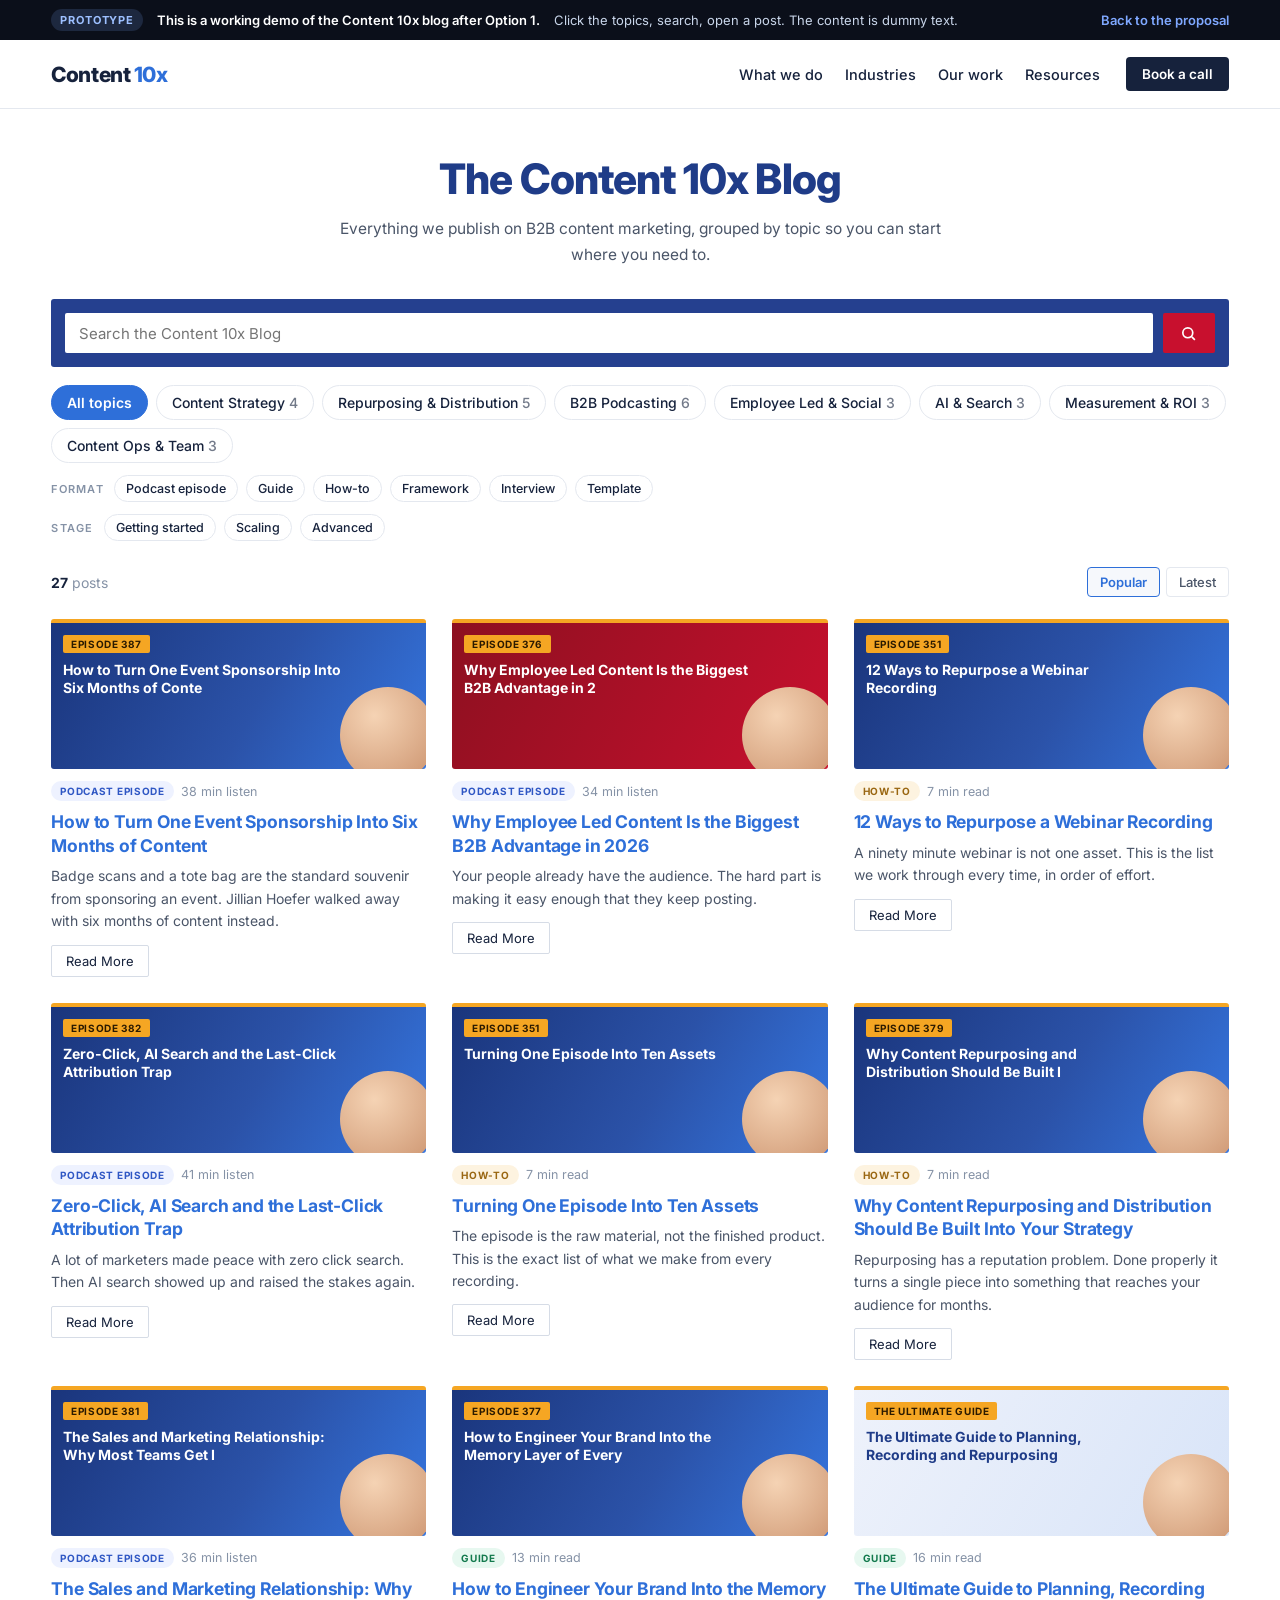
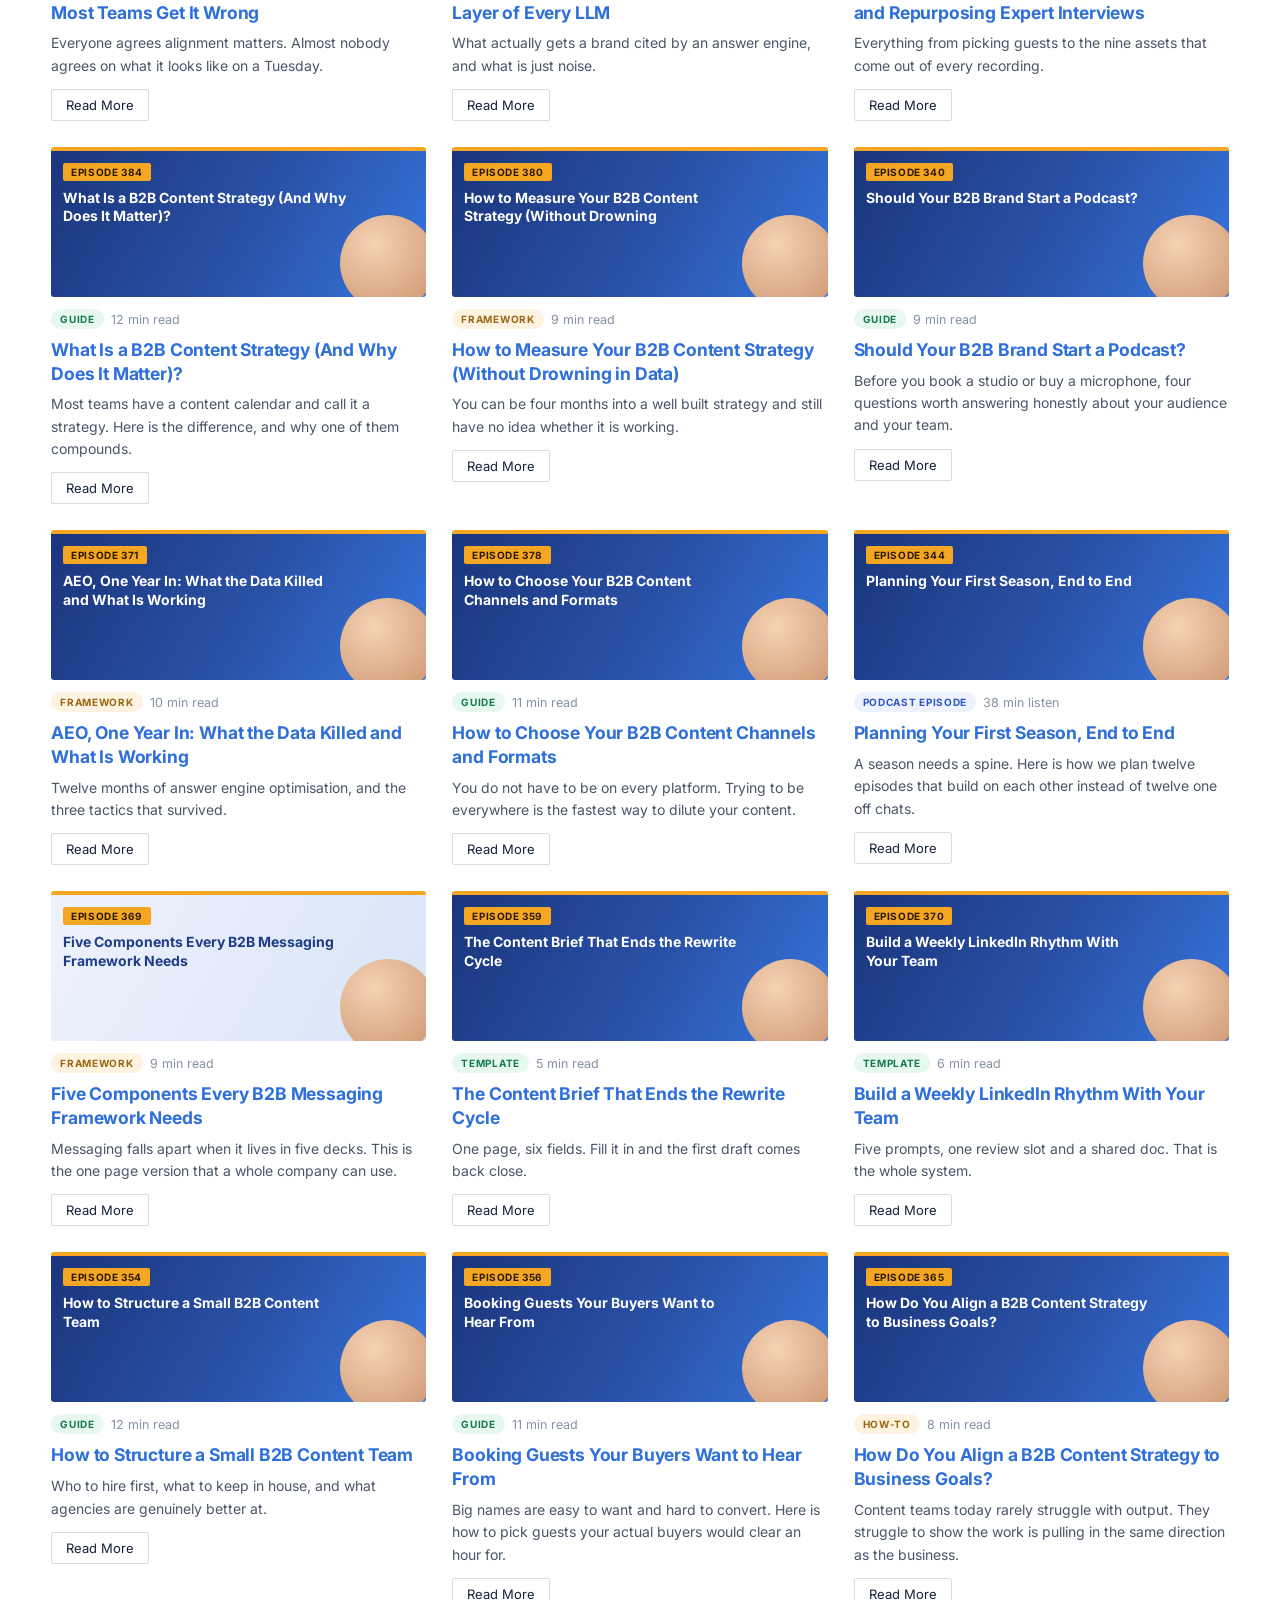
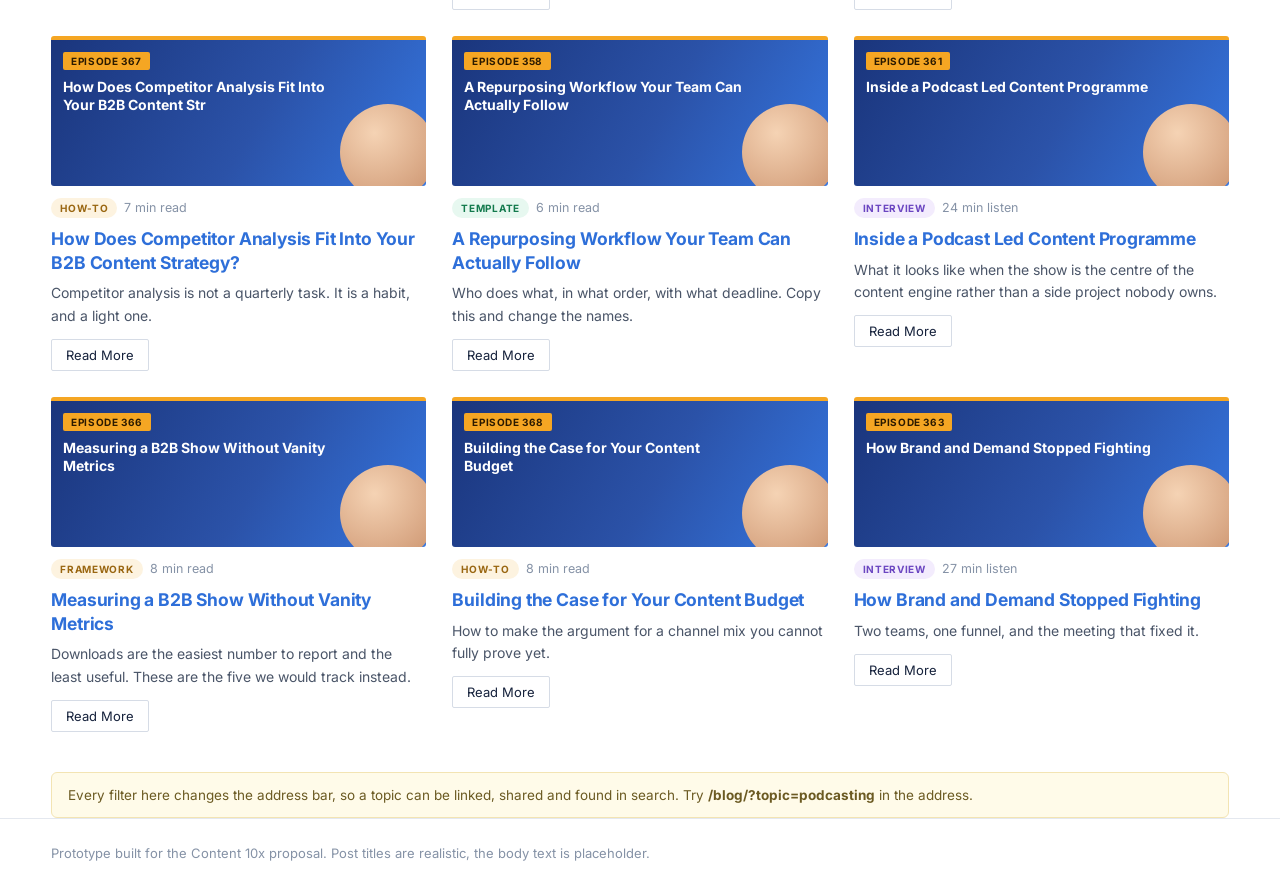
==== blog/index.html @ 7589fb0d "Add a working blog prototype she can click around in Twenty seven dummy posts across the seven topic" ====
<!doctype html>
<html lang="en">
<head>
<meta charset="utf-8">
<meta name="viewport" content="width=device-width, initial-scale=1">
<title>The Content 10x Blog, prototype</title>
<meta name="description" content="A working prototype of the Content 10x blog after Option 1: topic filters, hub pages, search inside a topic, and an article page that tells you what to read next.">
<meta name="robots" content="noindex, nofollow">
<link rel="preconnect" href="https://fonts.googleapis.com"><link rel="preconnect" href="https://fonts.gstatic.com" crossorigin>
<link rel="stylesheet" href="https://fonts.googleapis.com/css2?family=Inter:wght@400;500;600;700;800&display=swap">
<style>
:root{--blue:#1F3C88;--blue2:#2E6FD9;--ink:#16223c;--body:#4a5568;--mut:#8592a6;--line:#e4e8ef;
  --amber:#F5A623;--red:#C8102E;--navy:#25408F;--bg:#fff;--soft:#f6f8fc;--r:6px;
  --f:'Inter',system-ui,-apple-system,sans-serif}
*{box-sizing:border-box}
body{margin:0;font-family:var(--f);color:var(--body);background:var(--bg);-webkit-font-smoothing:antialiased}
a{color:inherit;text-decoration:none}
.wrap{width:min(1180px,92vw);margin:0 auto}

/* proposal ribbon */
.rib{background:#0B0F1A;color:#c9d6ea;font-size:13px;padding:9px 0}
.rib .wrap{display:flex;gap:14px;align-items:center;flex-wrap:wrap}
.rib b{color:#fff;font-weight:600}
.rib a{margin-left:auto;color:#7fa8ff;font-weight:600}
.rib span{background:rgba(127,168,255,.16);color:#9dc0ff;font-size:11px;font-weight:700;letter-spacing:.08em;
  text-transform:uppercase;padding:4px 9px;border-radius:99px}

/* site header */
.hd{border-bottom:1px solid var(--line);background:#fff;position:sticky;top:0;z-index:30}
.hd .wrap{display:flex;align-items:center;gap:26px;height:68px}
.logo{font-weight:800;font-size:21px;color:var(--ink);letter-spacing:-.02em}
.logo em{font-style:normal;color:var(--blue2)}
.hd nav{display:flex;gap:22px;margin-left:auto;font-size:14.5px;font-weight:500;color:var(--ink)}
.hd .cta{background:var(--ink);color:#fff;padding:9px 16px;border-radius:4px;font-size:13.5px;font-weight:600}
@media(max-width:820px){.hd nav{display:none}}

/* hero */
.hero{text-align:center;padding:44px 0 10px}
.hero h1{margin:0;font-size:clamp(30px,4vw,42px);color:var(--blue);font-weight:800;letter-spacing:-.02em}
.hero p{margin:12px auto 0;max-width:62ch;font-size:15.5px;line-height:1.65}

/* controls */
.bar{background:var(--navy);border-radius:3px;padding:14px;display:flex;gap:10px;margin-top:22px}
.bar input{flex:1;border:0;border-radius:2px;height:40px;padding:0 14px;font:400 15px var(--f);color:var(--ink)}
.bar input:focus{outline:2px solid var(--amber)}
.bar button{width:52px;border:0;border-radius:2px;background:var(--red);color:#fff;cursor:pointer;display:grid;place-items:center}
.bar button svg{width:17px;height:17px;stroke:#fff;fill:none;stroke-width:2.4}

.chips{display:flex;flex-wrap:wrap;gap:8px;margin-top:18px}
.chip{border:1px solid var(--line);background:#fff;border-radius:99px;padding:8px 15px;font:500 14px var(--f);
  color:var(--ink);cursor:pointer;transition:.18s}
.chip:hover{border-color:var(--blue2);color:var(--blue2)}
.chip.on{background:var(--ink);border-color:var(--ink);color:#fff;font-weight:600}
.chip.on.topic{background:var(--blue2);border-color:var(--blue2)}
.sub{display:flex;flex-wrap:wrap;gap:8px;align-items:center;margin-top:12px}
.sub small{font:600 11px var(--f);letter-spacing:.12em;text-transform:uppercase;color:var(--mut);margin-right:2px}
.chip.sm{padding:5px 11px;font-size:12.5px}
.chip.sm.on{background:var(--amber);border-color:var(--amber);color:#2b1a00}

.meta-row{display:flex;align-items:center;justify-content:space-between;gap:16px;margin:26px 0 6px;flex-wrap:wrap}
.count{font-size:14px;color:var(--mut)}
.count b{color:var(--ink)}
.sort{display:flex;gap:6px}
.sort button{border:1px solid var(--line);background:#fff;border-radius:4px;padding:6px 12px;font:500 13px var(--f);
  color:var(--body);cursor:pointer}
.sort button.on{background:var(--soft);border-color:var(--blue2);color:var(--blue2);font-weight:600}

/* hub header */
.hub{display:none;margin-top:24px;border:1px solid var(--line);border-left:4px solid var(--blue2);border-radius:var(--r);
  padding:24px 26px;background:linear-gradient(180deg,#f6f9ff,#fff)}
.hub.on{display:block}
.hub h2{margin:0;font-size:24px;color:var(--blue);letter-spacing:-.01em}
.hub p{margin:10px 0 0;font-size:15px;line-height:1.65;max-width:75ch}
.start{margin-top:18px;background:#fff;border:1px solid var(--line);border-radius:var(--r);padding:16px 18px}
.start b{font-size:14px;color:var(--ink)}
.start ol{margin:10px 0 0;padding-left:20px}
.start li{font-size:14.5px;color:var(--blue2);padding:4px 0;cursor:pointer}
.start li:hover{text-decoration:underline}

/* grid */
.grid{display:grid;grid-template-columns:repeat(3,1fr);gap:26px;margin:22px 0 40px}
@media(max-width:900px){.grid{grid-template-columns:repeat(2,1fr)}}
@media(max-width:620px){.grid{grid-template-columns:1fr}}
.card{cursor:pointer;display:flex;flex-direction:column}
.thumb{position:relative;height:150px;border-radius:3px;overflow:hidden;border-top:4px solid var(--amber);
  background:linear-gradient(120deg,#1a357c 0%,#2b52a8 55%,#3576e0 100%)}
.thumb.red{background:linear-gradient(120deg,#8d1020,#c8102e)}
.thumb.light{background:linear-gradient(120deg,#eef2fb,#d8e4f8)}
.thumb .ep{position:absolute;left:12px;top:12px;background:var(--amber);color:#2b1a00;font:700 10px var(--f);
  letter-spacing:.06em;padding:3px 8px;border-radius:2px}
.thumb .tt{position:absolute;left:12px;top:38px;right:78px;color:#fff;font:700 14px/1.3 var(--f)}
.thumb.light .tt{color:var(--blue)}
.thumb .av{position:absolute;right:-10px;bottom:-14px;width:96px;height:96px;border-radius:50%;
  background:radial-gradient(circle at 36% 30%,#f5d3b4,#c98f6a)}
.tags{display:flex;gap:7px;align-items:center;margin-top:12px;flex-wrap:wrap}
.tag{font:700 10px var(--f);letter-spacing:.07em;padding:4px 9px;border-radius:99px;background:#eef2ff;color:#2f57c4}
.tag.g{background:#e7f8f0;color:#137a4d}.tag.a{background:#fdf3e0;color:#9a6712}.tag.v{background:#f3ecfd;color:#6b46c1}
.rt{font-size:12.5px;color:var(--mut)}
.card h3{margin:9px 0 0;font-size:17.5px;line-height:1.35;color:var(--blue2);font-weight:700;letter-spacing:-.01em}
.card:hover h3{color:var(--blue)}
.card p{margin:8px 0 0;font-size:14px;line-height:1.6;color:var(--body)}
.more{align-self:flex-start;margin-top:12px;border:1px solid #d6dce6;border-radius:2px;padding:7px 14px;font-size:13px;color:var(--ink)}
.card:hover .more{border-color:var(--blue2);color:var(--blue2)}

.empty{padding:50px 20px;text-align:center;color:var(--mut);font-size:15px}
.empty b{display:block;color:var(--ink);font-size:17px;margin-bottom:8px}

/* article */
.post{display:none;padding:34px 0 60px}
.post.on{display:block}
.crumb{font-size:13px;color:var(--mut);margin-bottom:14px}
.crumb a{color:var(--blue2);font-weight:500;cursor:pointer}
.crumb span{margin:0 7px;color:#c8d0dc}
.post h1{margin:0;font-size:clamp(26px,3.4vw,38px);color:var(--blue);letter-spacing:-.02em;line-height:1.2;max-width:22ch}
.pmeta{display:flex;gap:12px;align-items:center;margin:14px 0 24px;flex-wrap:wrap;font-size:13.5px;color:var(--mut)}
.pbody{max-width:72ch}
.pbody p{font-size:16.5px;line-height:1.8;margin:0 0 18px}
.pbody h4{font-size:20px;color:var(--ink);margin:30px 0 12px}
.sign{margin:30px 0;border:1px solid var(--line);border-left:4px solid var(--amber);border-radius:var(--r);
  padding:20px 22px;display:flex;align-items:center;justify-content:space-between;gap:18px;flex-wrap:wrap;background:var(--soft)}
.sign b{font-size:16px;color:var(--ink)}
.sign p{margin:4px 0 0;font-size:13.5px;color:var(--mut)}
.sign a{background:var(--blue2);color:#fff;padding:11px 20px;border-radius:3px;font-size:14px;font-weight:600}
.next h4{font-size:17px;color:var(--ink);margin:30px 0 4px}
.next .row{display:flex;gap:12px;align-items:center;padding:14px 0;border-top:1px solid var(--line);cursor:pointer}
.next .row:hover span.t{color:var(--blue)}
.next .row span.t{font-size:15px;color:var(--blue2);font-weight:600}

.ftr{border-top:1px solid var(--line);padding:26px 0;font-size:13px;color:var(--mut)}
.note{background:#fffbe9;border:1px solid #f3e4b3;border-radius:var(--r);padding:14px 16px;font-size:13.5px;color:#6b5a22;margin:26px 0 0}
</style>
</head>
<body>

<div class="rib"><div class="wrap">
  <span>Prototype</span>
  <b>This is a working demo of the Content 10x blog after Option 1.</b>
  Click the topics, search, open a post. The content is dummy text.
  <a href="../answers.html#q06">Back to the proposal</a>
</div></div>

<header class="hd"><div class="wrap">
  <div class="logo">Content <em>10x</em></div>
  <nav><span>What we do</span><span>Industries</span><span>Our work</span><span>Resources</span></nav>
  <span class="cta">Book a call</span>
</div></header>

<main class="wrap">
  <section id="listView">
    <div class="hero">
      <h1>The Content 10x Blog</h1>
      <p>Everything we publish on B2B content marketing, grouped by topic so you can start where you need to.</p>
    </div>

    <div class="bar">
      <input id="q" type="search" placeholder="Search the Content 10x Blog" autocomplete="off">
      <button id="qBtn" aria-label="Search"><svg viewBox="0 0 24 24"><circle cx="11" cy="11" r="7"/><path d="M21 21l-4.3-4.3"/></svg></button>
    </div>

    <div class="chips" id="topics"></div>
    <div class="sub"><small>Format</small><div class="chips" id="formats" style="margin-top:0"></div></div>
    <div class="sub"><small>Stage</small><div class="chips" id="stages" style="margin-top:0"></div></div>

    <div class="hub" id="hub"></div>

    <div class="meta-row">
      <div class="count" id="count"></div>
      <div class="sort"><button data-sort="popular" class="on">Popular</button><button data-sort="latest">Latest</button></div>
    </div>

    <div class="grid" id="grid"></div>
    <div class="note">Every filter here changes the address bar, so a topic can be linked, shared and found in search.
      Try <b>/blog/?topic=podcasting</b> in the address.</div>
  </section>

  <article class="post" id="postView"></article>
</main>

<footer class="ftr"><div class="wrap">Prototype built for the Content 10x proposal. Post titles are realistic, the body text is placeholder.</div></footer>

<script>
var TOPICS = [
  {slug:'strategy', name:'Content Strategy', blurb:'Goals, messaging, positioning, planning and the decisions that come before any content gets made.'},
  {slug:'repurposing', name:'Repurposing & Distribution', blurb:'Turning one asset into many, and getting each one in front of the people who should see it.'},
  {slug:'podcasting', name:'B2B Podcasting', blurb:'Planning, recording, guests, production and turning a show into a content engine.'},
  {slug:'employee', name:'Employee Led & Social', blurb:'LinkedIn, advocacy, founder led content and getting your team comfortable posting.'},
  {slug:'ai', name:'AI & Search', blurb:'AI search, zero click, answer engines and how discovery is changing for B2B.'},
  {slug:'measurement', name:'Measurement & ROI', blurb:'Metrics that matter, attribution, reporting and proving content is working.'},
  {slug:'ops', name:'Content Ops & Team', blurb:'Team structure, workflows, tooling, briefs and the unglamorous parts that keep it moving.'}
];
var FORMATS = ['Podcast episode','Guide','How-to','Framework','Interview','Template'];
var STAGES = ['Getting started','Scaling','Advanced'];

function P(t,e,topic,fmt,stage,rt,ep,views,date,thumb){
  return {title:t,ex:e,topic:topic,fmt:fmt,stage:stage,rt:rt,ep:ep,views:views,date:date,thumb:thumb||''};
}
var POSTS = [
  P('What Is a B2B Content Strategy (And Why Does It Matter)?','Most teams have a content calendar and call it a strategy. Here is the difference, and why one of them compounds.','strategy','Guide','Getting started','12 min read','EPISODE 384',980,'2026-09-02'),
  P('Five Components Every B2B Messaging Framework Needs','Messaging falls apart when it lives in five decks. This is the one page version that a whole company can use.','strategy','Framework','Scaling','9 min read','EPISODE 369',740,'2026-06-18','light'),
  P('How Do You Align a B2B Content Strategy to Business Goals?','Content teams today rarely struggle with output. They struggle to show the work is pulling in the same direction as the business.','strategy','How-to','Advanced','8 min read','EPISODE 365',610,'2026-05-14'),
  P('How to Choose Your B2B Content Channels and Formats','You do not have to be on every platform. Trying to be everywhere is the fastest way to dilute your content.','strategy','Guide','Getting started','11 min read','EPISODE 378',820,'2026-08-06'),

  P('Why Content Repurposing and Distribution Should Be Built Into Your Strategy','Repurposing has a reputation problem. Done properly it turns a single piece into something that reaches your audience for months.','repurposing','How-to','Getting started','7 min read','EPISODE 379',1120,'2026-08-20'),
  P('12 Ways to Repurpose a Webinar Recording','A ninety minute webinar is not one asset. This is the list we work through every time, in order of effort.','repurposing','How-to','Getting started','7 min read','EPISODE 351',1340,'2026-02-11'),
  P('How to Turn One Event Sponsorship Into Six Months of Content','Badge scans and a tote bag are the standard souvenir from sponsoring an event. Jillian Hoefer walked away with six months of content instead.','repurposing','Podcast episode','Scaling','38 min listen','EPISODE 387',1510,'2026-09-16'),
  P('The Ultimate Guide to Planning, Recording and Repurposing Expert Interviews','Everything from picking guests to the nine assets that come out of every recording.','repurposing','Guide','Scaling','16 min read','THE ULTIMATE GUIDE',990,'2026-04-02','light'),
  P('A Repurposing Workflow Your Team Can Actually Follow','Who does what, in what order, with what deadline. Copy this and change the names.','repurposing','Template','Scaling','6 min read','EPISODE 358',530,'2026-03-19'),

  P('Should Your B2B Brand Start a Podcast?','Before you book a studio or buy a microphone, four questions worth answering honestly about your audience and your team.','podcasting','Guide','Getting started','9 min read','EPISODE 340',870,'2025-11-06'),
  P('Planning Your First Season, End to End','A season needs a spine. Here is how we plan twelve episodes that build on each other instead of twelve one off chats.','podcasting','Podcast episode','Getting started','38 min listen','EPISODE 344',760,'2025-12-04'),
  P('Turning One Episode Into Ten Assets','The episode is the raw material, not the finished product. This is the exact list of what we make from every recording.','podcasting','How-to','Scaling','7 min read','EPISODE 351',1180,'2026-02-25'),
  P('Booking Guests Your Buyers Want to Hear From','Big names are easy to want and hard to convert. Here is how to pick guests your actual buyers would clear an hour for.','podcasting','Guide','Scaling','11 min read','EPISODE 356',640,'2026-03-05'),
  P('Inside a Podcast Led Content Programme','What it looks like when the show is the centre of the content engine rather than a side project nobody owns.','podcasting','Interview','Advanced','24 min listen','EPISODE 361',520,'2026-04-16'),
  P('Measuring a B2B Show Without Vanity Metrics','Downloads are the easiest number to report and the least useful. These are the five we would track instead.','podcasting','Framework','Advanced','8 min read','EPISODE 366',480,'2026-05-28'),

  P('Why Employee Led Content Is the Biggest B2B Advantage in 2026','Your people already have the audience. The hard part is making it easy enough that they keep posting.','employee','Podcast episode','Scaling','34 min listen','EPISODE 376',1420,'2026-07-23','red'),
  P('Build a Weekly LinkedIn Rhythm With Your Team','Five prompts, one review slot and a shared doc. That is the whole system.','employee','Template','Getting started','6 min read','EPISODE 370',690,'2026-06-25'),
  P('How Brand and Demand Stopped Fighting','Two teams, one funnel, and the meeting that fixed it.','employee','Interview','Advanced','27 min listen','EPISODE 363',410,'2026-05-07'),

  P('Zero-Click, AI Search and the Last-Click Attribution Trap','A lot of marketers made peace with zero click search. Then AI search showed up and raised the stakes again.','ai','Podcast episode','Advanced','41 min listen','EPISODE 382',1290,'2026-08-27'),
  P('How to Engineer Your Brand Into the Memory Layer of Every LLM','What actually gets a brand cited by an answer engine, and what is just noise.','ai','Guide','Advanced','13 min read','EPISODE 377',1050,'2026-07-30'),
  P('AEO, One Year In: What the Data Killed and What Is Working','Twelve months of answer engine optimisation, and the three tactics that survived.','ai','Framework','Scaling','10 min read','EPISODE 371',830,'2026-06-11'),

  P('How to Measure Your B2B Content Strategy (Without Drowning in Data)','You can be four months into a well built strategy and still have no idea whether it is working.','measurement','Framework','Scaling','9 min read','EPISODE 380',910,'2026-08-13'),
  P('The Sales and Marketing Relationship: Why Most Teams Get It Wrong','Everyone agrees alignment matters. Almost nobody agrees on what it looks like on a Tuesday.','measurement','Podcast episode','Scaling','36 min listen','EPISODE 381',1080,'2026-09-09'),
  P('Building the Case for Your Content Budget','How to make the argument for a channel mix you cannot fully prove yet.','measurement','How-to','Advanced','8 min read','EPISODE 368',470,'2026-06-04'),

  P('How Does Competitor Analysis Fit Into Your B2B Content Strategy?','Competitor analysis is not a quarterly task. It is a habit, and a light one.','ops','How-to','Scaling','7 min read','EPISODE 367',560,'2026-05-21'),
  P('The Content Brief That Ends the Rewrite Cycle','One page, six fields. Fill it in and the first draft comes back close.','ops','Template','Getting started','5 min read','EPISODE 359',720,'2026-03-26'),
  P('How to Structure a Small B2B Content Team','Who to hire first, what to keep in house, and what agencies are genuinely better at.','ops','Guide','Scaling','12 min read','EPISODE 354',650,'2026-02-05')
];

var TAG = {'Podcast episode':'', 'Guide':'g', 'How-to':'a', 'Framework':'a', 'Interview':'v', 'Template':'g'};
var state = {topic:'', formats:[], stage:'', q:'', sort:'popular', post:null};
var $ = function(s){return document.querySelector(s)};

function slugify(s){return s.toLowerCase().replace(/[^a-z0-9]+/g,'-').replace(/^-|-$/g,'')}
function topicOf(slug){for(var i=0;i<TOPICS.length;i++){if(TOPICS[i].slug===slug)return TOPICS[i]}return null}

function chips(){
  var t = '<button class="chip topic' + (state.topic?'':' on') + '" data-topic="">All topics</button>';
  TOPICS.forEach(function(x){
    var n = POSTS.filter(function(p){return p.topic===x.slug}).length;
    t += '<button class="chip topic' + (state.topic===x.slug?' on':'') + '" data-topic="'+x.slug+'">'+x.name+' <span style="opacity:.6">'+n+'</span></button>';
  });
  $('#topics').innerHTML = t;
  $('#formats').innerHTML = FORMATS.map(function(f){
    return '<button class="chip sm' + (state.formats.indexOf(f)>-1?' on':'') + '" data-format="'+f+'">'+f+'</button>';
  }).join('');
  $('#stages').innerHTML = STAGES.map(function(s){
    return '<button class="chip sm' + (state.stage===s?' on':'') + '" data-stage="'+s+'">'+s+'</button>';
  }).join('');
}

function match(){
  var q = state.q.trim().toLowerCase();
  return POSTS.filter(function(p){
    if(state.topic && p.topic!==state.topic) return false;
    if(state.formats.length && state.formats.indexOf(p.fmt)<0) return false;
    if(state.stage && p.stage!==state.stage) return false;
    if(q && (p.title+' '+p.ex).toLowerCase().indexOf(q)<0) return false;
    return true;
  }).sort(function(a,b){
    return state.sort==='latest' ? (a.date<b.date?1:-1) : (a.views<b.views?1:-1);
  });
}

function cardHtml(p){
  return '<div class="card" data-slug="'+slugify(p.title)+'">'
    + '<div class="thumb '+p.thumb+'"><span class="ep">'+p.ep+'</span><span class="tt">'+p.title.slice(0,58)+'</span><span class="av"></span></div>'
    + '<div class="tags"><span class="tag '+TAG[p.fmt]+'">'+p.fmt.toUpperCase()+'</span><span class="rt">'+p.rt+'</span></div>'
    + '<h3>'+p.title+'</h3><p>'+p.ex+'</p><span class="more">Read More</span></div>';
}

function render(){
  chips();
  var list = match(), t = topicOf(state.topic);
  var hub = $('#hub');
  if(t){
    var starts = POSTS.filter(function(p){return p.topic===t.slug}).slice(0,3);
    hub.className = 'hub on';
    hub.innerHTML = '<h2>'+t.name+'</h2><p>'+t.blurb+'</p>'
      + '<div class="start"><b>Start here</b><ol>' + starts.map(function(p){
          return '<li data-slug="'+slugify(p.title)+'">'+p.title+'</li>'}).join('') + '</ol></div>';
  } else { hub.className = 'hub'; hub.innerHTML = ''; }

  $('#count').innerHTML = '<b>'+list.length+'</b> post' + (list.length===1?'':'s')
    + (t? ' in '+t.name : '') + (state.q? ' matching &ldquo;'+state.q+'&rdquo;':'');
  $('#grid').innerHTML = list.length ? list.map(cardHtml).join('')
    : '<div class="empty" style="grid-column:1/-1"><b>Nothing matches that yet</b>Try a different topic, or clear the search.</div>';
}

function openPost(slug){
  var p = POSTS.filter(function(x){return slugify(x.title)===slug})[0];
  if(!p) return;
  state.post = slug;
  var t = topicOf(p.topic);
  var next = POSTS.filter(function(x){return x.topic===p.topic && slugify(x.title)!==slug}).slice(0,3);
  $('#postView').innerHTML =
    '<div class="crumb"><a data-go="list">Blog</a><span>/</span><a data-go="topic" data-topic="'+p.topic+'">'+t.name+'</a><span>/</span>'+p.fmt+'</div>'
    + '<h1>'+p.title+'</h1>'
    + '<div class="pmeta"><span class="tag '+TAG[p.fmt]+'">'+p.fmt.toUpperCase()+'</span><span>'+p.rt+'</span>'
    + '<span>Updated '+new Date(p.date).toLocaleDateString('en-GB',{month:'long',year:'numeric'})+'</span></div>'
    + '<div class="pbody"><p>'+p.ex+'</p>'
    + '<p>This is placeholder text standing in for the real article. In the live blog this is your existing post, unchanged, '
    + 'sitting inside the new layout. Nothing about the writing or the URL changes when a post is kept.</p>'
    + '<h4>What changes on this page</h4>'
    + '<p>The breadcrumb above tells the reader which topic they are in. The label and the length are shown before they start. '
    + 'The date makes it clear the post is current. At the foot, three more posts from the same topic keep them reading.</p>'
    + '<p>For posts marked update in the audit, this is where the refreshed sections go, with the same URL and a new updated date.</p></div>'
    + '<div class="sign"><div><b>Get the next '+t.name.toLowerCase()+' post by email</b>'
    + '<p>The prompt matches the topic being read, rather than one prompt for the whole blog.</p></div><a>Subscribe</a></div>'
    + '<div class="next"><h4>Read next in '+t.name+'</h4>'
    + next.map(function(x){return '<div class="row" data-slug="'+slugify(x.title)+'"><span class="tag '+TAG[x.fmt]+'">'+x.fmt.toUpperCase()+'</span><span class="t">'+x.title+'</span></div>'}).join('')
    + '</div>';
  $('#listView').style.display='none';
  $('#postView').className='post on';
  history.pushState({}, '', '?post='+slug);
  window.scrollTo(0,0);
}

function showList(){
  state.post=null;
  $('#postView').className='post';
  $('#listView').style.display='';
  var qs = [];
  if(state.topic) qs.push('topic='+state.topic);
  if(state.q) qs.push('q='+encodeURIComponent(state.q));
  history.pushState({}, '', qs.length?('?'+qs.join('&')):location.pathname);
  render();
}

document.addEventListener('click', function(e){
  var el;
  if(el = e.target.closest('[data-topic]')){
    if(el.dataset.go==='topic' || el.classList.contains('chip')){
      state.topic = el.dataset.topic; state.q=''; $('#q').value='';
      showList(); window.scrollTo({top:0,behavior:'smooth'}); return;
    }
  }
  if(el = e.target.closest('[data-format]')){
    var f = el.dataset.format, i = state.formats.indexOf(f);
    if(i>-1) state.formats.splice(i,1); else state.formats.push(f);
    render(); return;
  }
  if(el = e.target.closest('[data-stage]')){
    state.stage = state.stage===el.dataset.stage ? '' : el.dataset.stage; render(); return;
  }
  if(el = e.target.closest('[data-sort]')){
    state.sort = el.dataset.sort;
    document.querySelectorAll('[data-sort]').forEach(function(b){b.classList.toggle('on', b===el)});
    render(); return;
  }
  if(el = e.target.closest('[data-go="list"]')){ showList(); return; }
  if(el = e.target.closest('[data-slug]')){ openPost(el.dataset.slug); return; }
});

$('#q').addEventListener('input', function(){ state.q = this.value; render(); });
$('#qBtn').addEventListener('click', function(){ render(); });
window.addEventListener('popstate', function(){ boot(); });

function boot(){
  var p = new URLSearchParams(location.search);
  state.topic = p.get('topic') || '';
  state.q = p.get('q') || '';
  $('#q').value = state.q;
  if(p.get('post')){ openPost(p.get('post')); }
  else { $('#postView').className='post'; $('#listView').style.display=''; render(); }
}
boot();
</script>
</body>
</html>
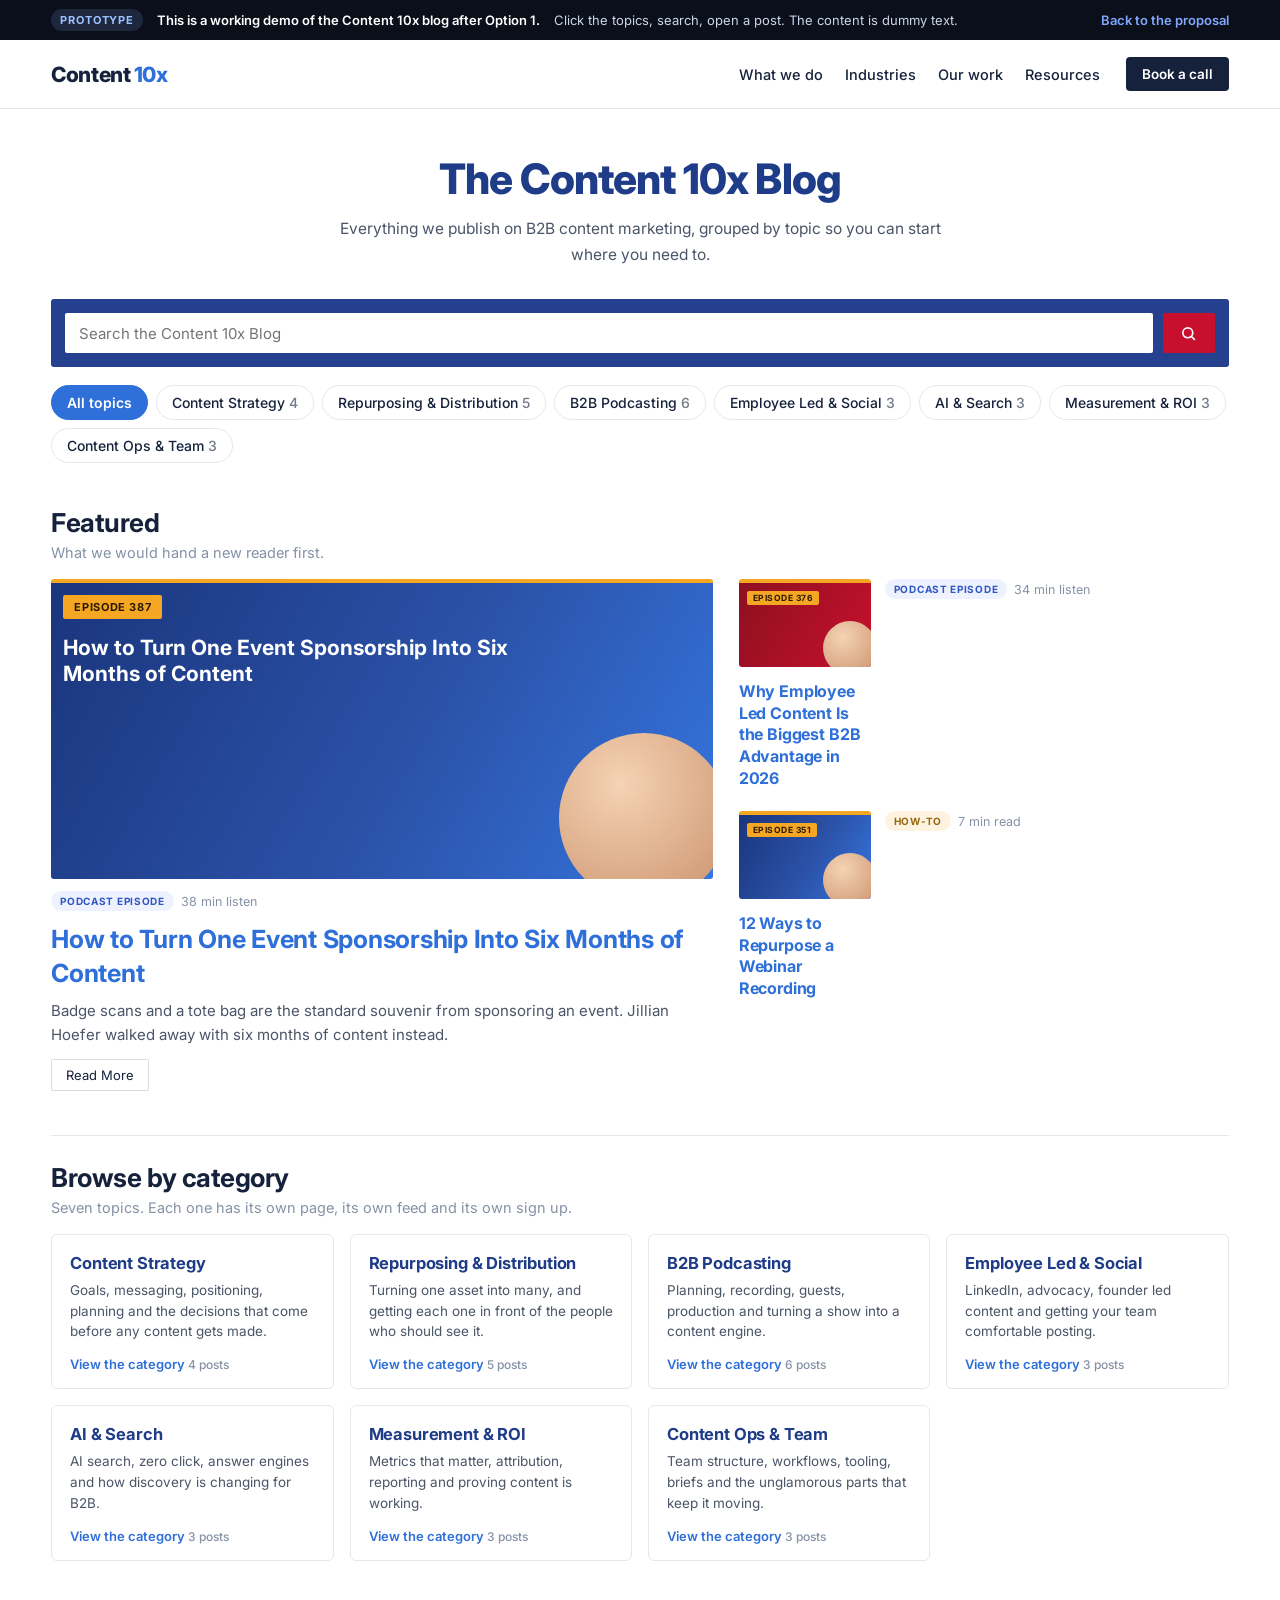
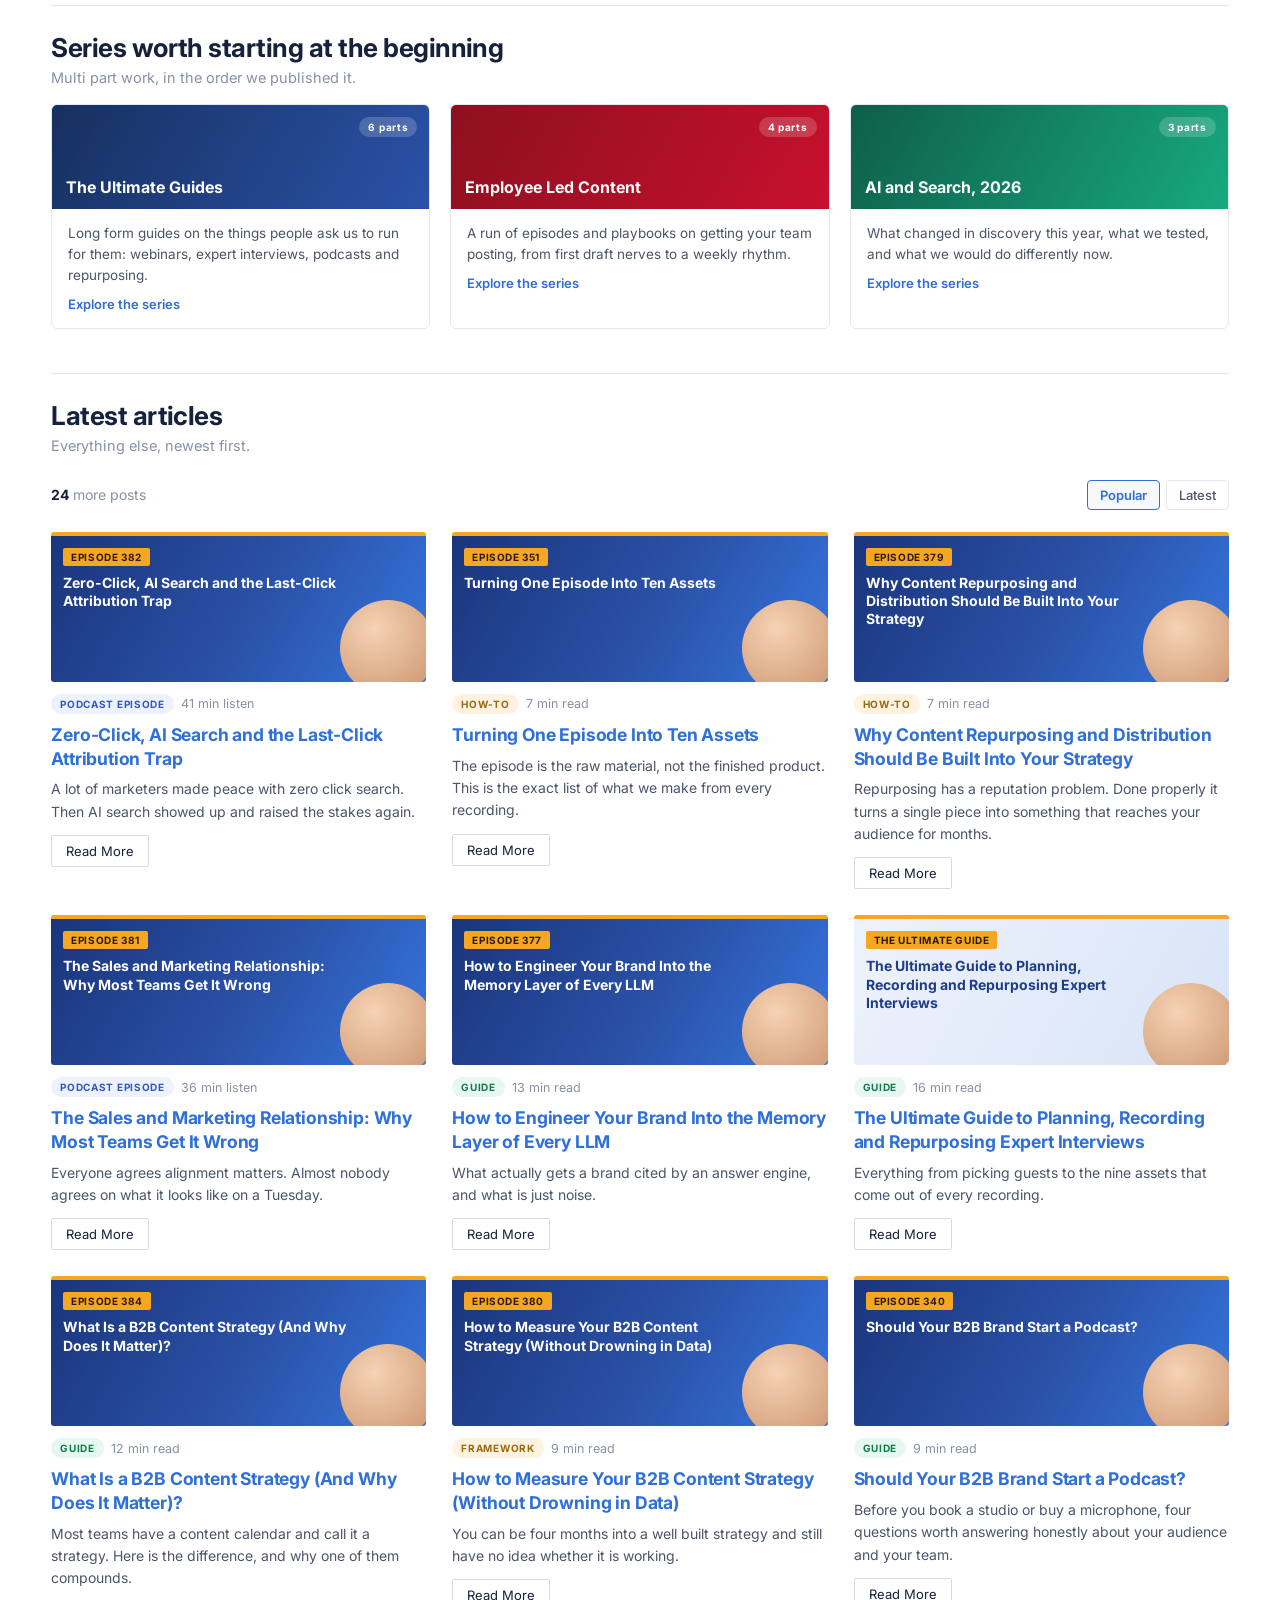
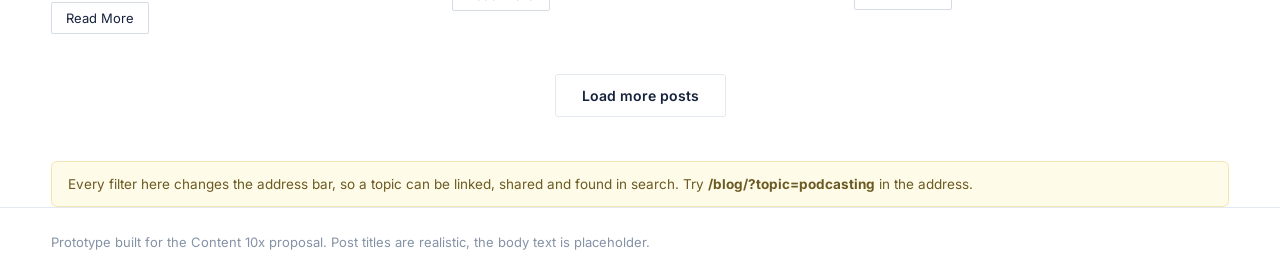
==== commit fea2744b: "Rebuild the blog prototype front page, and drop the update and merge question The prototype now open" ====
--- a/blog/index.html
+++ b/blog/index.html
@@ -88,7 +88,8 @@
 .thumb.light{background:linear-gradient(120deg,#eef2fb,#d8e4f8)}
 .thumb .ep{position:absolute;left:12px;top:12px;background:var(--amber);color:#2b1a00;font:700 10px var(--f);
   letter-spacing:.06em;padding:3px 8px;border-radius:2px}
-.thumb .tt{position:absolute;left:12px;top:38px;right:78px;color:#fff;font:700 14px/1.3 var(--f)}
+.thumb .tt{position:absolute;left:12px;top:38px;right:78px;color:#fff;font:700 14px/1.3 var(--f);
+  display:-webkit-box;-webkit-line-clamp:3;-webkit-box-orient:vertical;overflow:hidden}
 .thumb.light .tt{color:var(--blue)}
 .thumb .av{position:absolute;right:-10px;bottom:-14px;width:96px;height:96px;border-radius:50%;
   background:radial-gradient(circle at 36% 30%,#f5d3b4,#c98f6a)}
@@ -104,6 +105,58 @@
 
 .empty{padding:50px 20px;text-align:center;color:var(--mut);font-size:15px}
 .empty b{display:block;color:var(--ink);font-size:17px;margin-bottom:8px}
+
+/* front page sections */
+.sec-h{margin:44px 0 18px;padding-top:26px;border-top:1px solid var(--line)}
+.sec-h:first-of-type{border-top:0;padding-top:0}
+.sec-h h2{margin:0;font-size:26px;color:var(--ink);letter-spacing:-.02em}
+.sec-h p{margin:6px 0 0;font-size:14.5px;color:var(--mut)}
+.feat{display:grid;grid-template-columns:1.35fr 1fr;gap:26px}
+@media(max-width:900px){.feat{grid-template-columns:1fr}}
+.feat .side{display:grid;gap:22px;align-content:start}
+.card.big .thumb{height:300px}
+.card.big .thumb .tt{top:52px;right:130px;font-size:21px;line-height:1.25;-webkit-line-clamp:3}
+.card.big .thumb .ep{font-size:11px;padding:5px 11px}
+.card.big .thumb .av{width:170px;height:170px;right:-16px;bottom:-24px}
+.card.big h3{font-size:25px;margin-top:12px}
+.card.big p{font-size:15px}
+.card.row{display:grid;grid-template-columns:132px 1fr;gap:14px;align-items:start}
+.card.row .thumb{height:88px}
+.card.row .thumb .tt{display:none}
+.card.row .thumb .ep{left:8px;top:8px;font-size:8.5px;padding:2px 6px}
+.card.row .thumb .av{width:54px;height:54px;right:-6px;bottom:-8px}
+.card.row h3{font-size:16px;margin-top:0}
+.card.row .tags{margin-top:0}
+
+.cats{display:grid;grid-template-columns:repeat(4,1fr);gap:16px}
+@media(max-width:1000px){.cats{grid-template-columns:repeat(2,1fr)}}
+@media(max-width:560px){.cats{grid-template-columns:1fr}}
+.cat{border:1px solid var(--line);border-radius:var(--r);padding:18px 18px 16px;cursor:pointer;background:#fff;transition:.18s;
+  display:flex;flex-direction:column}
+.cat:hover{border-color:var(--blue2);box-shadow:0 8px 24px rgba(31,60,136,.08);transform:translateY(-2px)}
+.cat b{font-size:16.5px;color:var(--blue);letter-spacing:-.01em}
+.cat p{margin:7px 0 0;font-size:13.5px;line-height:1.55;color:var(--body);flex:1}
+.cat .go{margin-top:14px;font-size:13px;font-weight:600;color:var(--blue2)}
+.cat .n{font-size:12px;color:var(--mut);font-weight:500}
+
+.series{display:grid;grid-template-columns:repeat(3,1fr);gap:20px}
+@media(max-width:900px){.series{grid-template-columns:1fr}}
+.ser{border:1px solid var(--line);border-radius:var(--r);overflow:hidden;background:#fff;cursor:pointer;transition:.18s}
+.ser:hover{border-color:var(--blue2);transform:translateY(-2px)}
+.ser .top{height:104px;position:relative;background:linear-gradient(120deg,#16305f,#2b52a8)}
+.ser .top.b{background:linear-gradient(120deg,#8d1020,#c8102e)}
+.ser .top.c{background:linear-gradient(120deg,#0f5e4a,#17a97f)}
+.ser .top span{position:absolute;left:14px;bottom:12px;color:#fff;font:700 16px var(--f)}
+.ser .top em{position:absolute;right:12px;top:12px;background:rgba(255,255,255,.18);color:#fff;font:700 10px var(--f);
+  letter-spacing:.07em;padding:4px 9px;border-radius:99px;font-style:normal}
+.ser .in{padding:14px 16px 16px}
+.ser .in p{margin:0;font-size:13.5px;line-height:1.55;color:var(--body)}
+.ser .in .go{margin-top:10px;font-size:13px;font-weight:600;color:var(--blue2)}
+
+.loadmore{border:1px solid var(--line);background:#fff;border-radius:3px;padding:12px 26px;font:600 14px var(--f);
+  color:var(--ink);cursor:pointer}
+.loadmore:hover{border-color:var(--blue2);color:var(--blue2)}
+.front.off,.filters.off{display:none}
 
 /* article */
 .post{display:none;padding:34px 0 60px}
@@ -121,10 +174,14 @@
 .sign b{font-size:16px;color:var(--ink)}
 .sign p{margin:4px 0 0;font-size:13.5px;color:var(--mut)}
 .sign a{background:var(--blue2);color:#fff;padding:11px 20px;border-radius:3px;font-size:14px;font-weight:600}
-.next h4{font-size:17px;color:var(--ink);margin:30px 0 4px}
-.next .row{display:flex;gap:12px;align-items:center;padding:14px 0;border-top:1px solid var(--line);cursor:pointer}
-.next .row:hover span.t{color:var(--blue)}
-.next .row span.t{font-size:15px;color:var(--blue2);font-weight:600}
+.next h4{font-size:19px;color:var(--ink);margin:36px 0 14px;padding-top:24px;border-top:1px solid var(--line)}
+.next-grid{display:grid;grid-template-columns:repeat(3,1fr);gap:22px}
+@media(max-width:820px){.next-grid{grid-template-columns:1fr 1fr}}
+@media(max-width:560px){.next-grid{grid-template-columns:1fr}}
+.card.sm .thumb{height:118px}
+.card.sm .thumb .tt{top:34px;right:64px;font-size:12.5px}
+.card.sm .thumb .av{width:74px;height:74px;right:-8px;bottom:-12px}
+.card.sm h3{font-size:16px;margin-top:7px}
 
 .ftr{border-top:1px solid var(--line);padding:26px 0;font-size:13px;color:var(--mut)}
 .note{background:#fffbe9;border:1px solid #f3e4b3;border-radius:var(--r);padding:14px 16px;font-size:13.5px;color:#6b5a22;margin:26px 0 0}
@@ -158,10 +215,28 @@
     </div>
 
     <div class="chips" id="topics"></div>
-    <div class="sub"><small>Format</small><div class="chips" id="formats" style="margin-top:0"></div></div>
-    <div class="sub"><small>Stage</small><div class="chips" id="stages" style="margin-top:0"></div></div>
-
+
+    <!-- shown on the front page only -->
+    <section class="front" id="front">
+      <div class="sec-h"><h2>Featured</h2><p>What we would hand a new reader first.</p></div>
+      <div class="feat" id="feat"></div>
+
+      <div class="sec-h"><h2>Browse by category</h2><p>Seven topics. Each one has its own page, its own feed and its own sign up.</p></div>
+      <div class="cats" id="cats"></div>
+
+      <div class="sec-h"><h2>Series worth starting at the beginning</h2><p>Multi part work, in the order we published it.</p></div>
+      <div class="series" id="series"></div>
+
+      <div class="sec-h" id="latestHead"><h2>Latest articles</h2><p>Everything else, newest first.</p></div>
+    </section>
+
+    <!-- shown when a category or a search is active -->
     <div class="hub" id="hub"></div>
+
+    <div class="filters" id="filters">
+      <div class="sub"><small>Format</small><div class="chips" id="formats" style="margin-top:0"></div></div>
+      <div class="sub"><small>Stage</small><div class="chips" id="stages" style="margin-top:0"></div></div>
+    </div>
 
     <div class="meta-row">
       <div class="count" id="count"></div>
@@ -169,6 +244,8 @@
     </div>
 
     <div class="grid" id="grid"></div>
+    <div style="text-align:center;margin:0 0 44px"><button class="loadmore" id="more">Load more posts</button></div>
+
     <div class="note">Every filter here changes the address bar, so a topic can be linked, shared and found in search.
       Try <b>/blog/?topic=podcasting</b> in the address.</div>
   </section>
@@ -230,8 +307,14 @@
   P('How to Structure a Small B2B Content Team','Who to hire first, what to keep in house, and what agencies are genuinely better at.','ops','Guide','Scaling','12 min read','EPISODE 354',650,'2026-02-05')
 ];
 
+var SERIES = [
+  {name:'The Ultimate Guides', tag:'6 parts', cls:'', blurb:'Long form guides on the things people ask us to run for them: webinars, expert interviews, podcasts and repurposing.', topic:'repurposing'},
+  {name:'Employee Led Content', tag:'4 parts', cls:'b', blurb:'A run of episodes and playbooks on getting your team posting, from first draft nerves to a weekly rhythm.', topic:'employee'},
+  {name:'AI and Search, 2026', tag:'3 parts', cls:'c', blurb:'What changed in discovery this year, what we tested, and what we would do differently now.', topic:'ai'}
+];
+
 var TAG = {'Podcast episode':'', 'Guide':'g', 'How-to':'a', 'Framework':'a', 'Interview':'v', 'Template':'g'};
-var state = {topic:'', formats:[], stage:'', q:'', sort:'popular', post:null};
+var state = {topic:'', formats:[], stage:'', q:'', sort:'popular', post:null, shown:9};
 var $ = function(s){return document.querySelector(s)};
 
 function slugify(s){return s.toLowerCase().replace(/[^a-z0-9]+/g,'-').replace(/^-|-$/g,'')}
@@ -265,16 +348,46 @@
   });
 }
 
-function cardHtml(p){
-  return '<div class="card" data-slug="'+slugify(p.title)+'">'
-    + '<div class="thumb '+p.thumb+'"><span class="ep">'+p.ep+'</span><span class="tt">'+p.title.slice(0,58)+'</span><span class="av"></span></div>'
+function cardHtml(p, variant){
+  return '<div class="card '+(variant||'')+'" data-slug="'+slugify(p.title)+'">'
+    + '<div class="thumb '+p.thumb+'"><span class="ep">'+p.ep+'</span><span class="tt">'+p.title+'</span><span class="av"></span></div>'
     + '<div class="tags"><span class="tag '+TAG[p.fmt]+'">'+p.fmt.toUpperCase()+'</span><span class="rt">'+p.rt+'</span></div>'
-    + '<h3>'+p.title+'</h3><p>'+p.ex+'</p><span class="more">Read More</span></div>';
+    + '<h3>'+p.title+'</h3>'
+    + (variant==='row' ? '' : '<p>'+p.ex+'</p><span class="more">Read More</span>')
+    + '</div>';
+}
+
+function featured(){
+  var top = POSTS.slice().sort(function(a,b){return b.views-a.views}).slice(0,3);
+  var lead = top[0], side = top.slice(1);
+  document.getElementById('feat').innerHTML =
+    cardHtml(lead,'big') + '<div class="side">' + side.map(function(p){return cardHtml(p,'row')}).join('') + '</div>';
+}
+
+function categories(){
+  document.getElementById('cats').innerHTML = TOPICS.map(function(t){
+    var n = POSTS.filter(function(p){return p.topic===t.slug}).length;
+    return '<div class="cat" data-topic="'+t.slug+'"><b>'+t.name+'</b><p>'+t.blurb+'</p>'
+      + '<span class="go">View the category <span class="n">'+n+' posts</span></span></div>';
+  }).join('');
+}
+
+function seriesBlock(){
+  document.getElementById('series').innerHTML = SERIES.map(function(s){
+    return '<div class="ser" data-topic="'+s.topic+'"><div class="top '+s.cls+'"><em>'+s.tag+'</em><span>'+s.name+'</span></div>'
+      + '<div class="in"><p>'+s.blurb+'</p><div class="go">Explore the series</div></div></div>';
+  }).join('');
 }
 
 function render(){
   chips();
   var list = match(), t = topicOf(state.topic);
+  var front = !state.topic && !state.q && !state.formats.length && !state.stage;
+
+  document.getElementById('front').className = front ? 'front' : 'front off';
+  document.getElementById('filters').className = front ? 'filters off' : 'filters';
+  if(front){ featured(); categories(); seriesBlock(); }
+
   var hub = $('#hub');
   if(t){
     var starts = POSTS.filter(function(p){return p.topic===t.slug}).slice(0,3);
@@ -284,10 +397,16 @@
           return '<li data-slug="'+slugify(p.title)+'">'+p.title+'</li>'}).join('') + '</ol></div>';
   } else { hub.className = 'hub'; hub.innerHTML = ''; }
 
-  $('#count').innerHTML = '<b>'+list.length+'</b> post' + (list.length===1?'':'s')
-    + (t? ' in '+t.name : '') + (state.q? ' matching &ldquo;'+state.q+'&rdquo;':'');
-  $('#grid').innerHTML = list.length ? list.map(cardHtml).join('')
+  var featIds = POSTS.slice().sort(function(a,b){return b.views-a.views}).slice(0,3).map(function(p){return p.title});
+  var rest = front ? list.filter(function(p){return featIds.indexOf(p.title)<0}) : list;
+  var shown = front ? rest.slice(0, state.shown) : rest;
+  $('#count').innerHTML = front
+    ? '<b>'+rest.length+'</b> more posts'
+    : '<b>'+list.length+'</b> post' + (list.length===1?'':'s') + (t? ' in '+t.name : '')
+      + (state.q? ' matching &ldquo;'+state.q+'&rdquo;':'');
+  $('#grid').innerHTML = shown.length ? shown.map(function(p){return cardHtml(p)}).join('')
     : '<div class="empty" style="grid-column:1/-1"><b>Nothing matches that yet</b>Try a different topic, or clear the search.</div>';
+  document.getElementById('more').style.display = (front && rest.length > shown.length) ? '' : 'none';
 }
 
 function openPost(slug){
@@ -310,9 +429,14 @@
     + '<p>For posts marked update in the audit, this is where the refreshed sections go, with the same URL and a new updated date.</p></div>'
     + '<div class="sign"><div><b>Get the next '+t.name.toLowerCase()+' post by email</b>'
     + '<p>The prompt matches the topic being read, rather than one prompt for the whole blog.</p></div><a>Subscribe</a></div>'
-    + '<div class="next"><h4>Read next in '+t.name+'</h4>'
-    + next.map(function(x){return '<div class="row" data-slug="'+slugify(x.title)+'"><span class="tag '+TAG[x.fmt]+'">'+x.fmt.toUpperCase()+'</span><span class="t">'+x.title+'</span></div>'}).join('')
-    + '</div>';
+    + '<div class="next"><h4>Read next in '+t.name+'</h4><div class="next-grid">'
+    + next.map(function(x){
+        return '<div class="card sm" data-slug="'+slugify(x.title)+'">'
+          + '<div class="thumb '+x.thumb+'"><span class="ep">'+x.ep+'</span><span class="tt">'+x.title.slice(0,52)+'</span><span class="av"></span></div>'
+          + '<div class="tags"><span class="tag '+TAG[x.fmt]+'">'+x.fmt.toUpperCase()+'</span><span class="rt">'+x.rt+'</span></div>'
+          + '<h3>'+x.title+'</h3></div>';
+      }).join('')
+    + '</div></div>';
   $('#listView').style.display='none';
   $('#postView').className='post on';
   history.pushState({}, '', '?post='+slug);
@@ -333,7 +457,7 @@
 document.addEventListener('click', function(e){
   var el;
   if(el = e.target.closest('[data-topic]')){
-    if(el.dataset.go==='topic' || el.classList.contains('chip')){
+    if(el.dataset.go==='topic' || el.classList.contains('chip') || el.classList.contains('cat') || el.classList.contains('ser')){
       state.topic = el.dataset.topic; state.q=''; $('#q').value='';
       showList(); window.scrollTo({top:0,behavior:'smooth'}); return;
     }
@@ -355,7 +479,8 @@
   if(el = e.target.closest('[data-slug]')){ openPost(el.dataset.slug); return; }
 });
 
-$('#q').addEventListener('input', function(){ state.q = this.value; render(); });
+document.getElementById('more').addEventListener('click', function(){ state.shown += 9; render(); });
+$('#q').addEventListener('input', function(){ state.q = this.value; state.shown = 9; render(); });
 $('#qBtn').addEventListener('click', function(){ render(); });
 window.addEventListener('popstate', function(){ boot(); });
 
